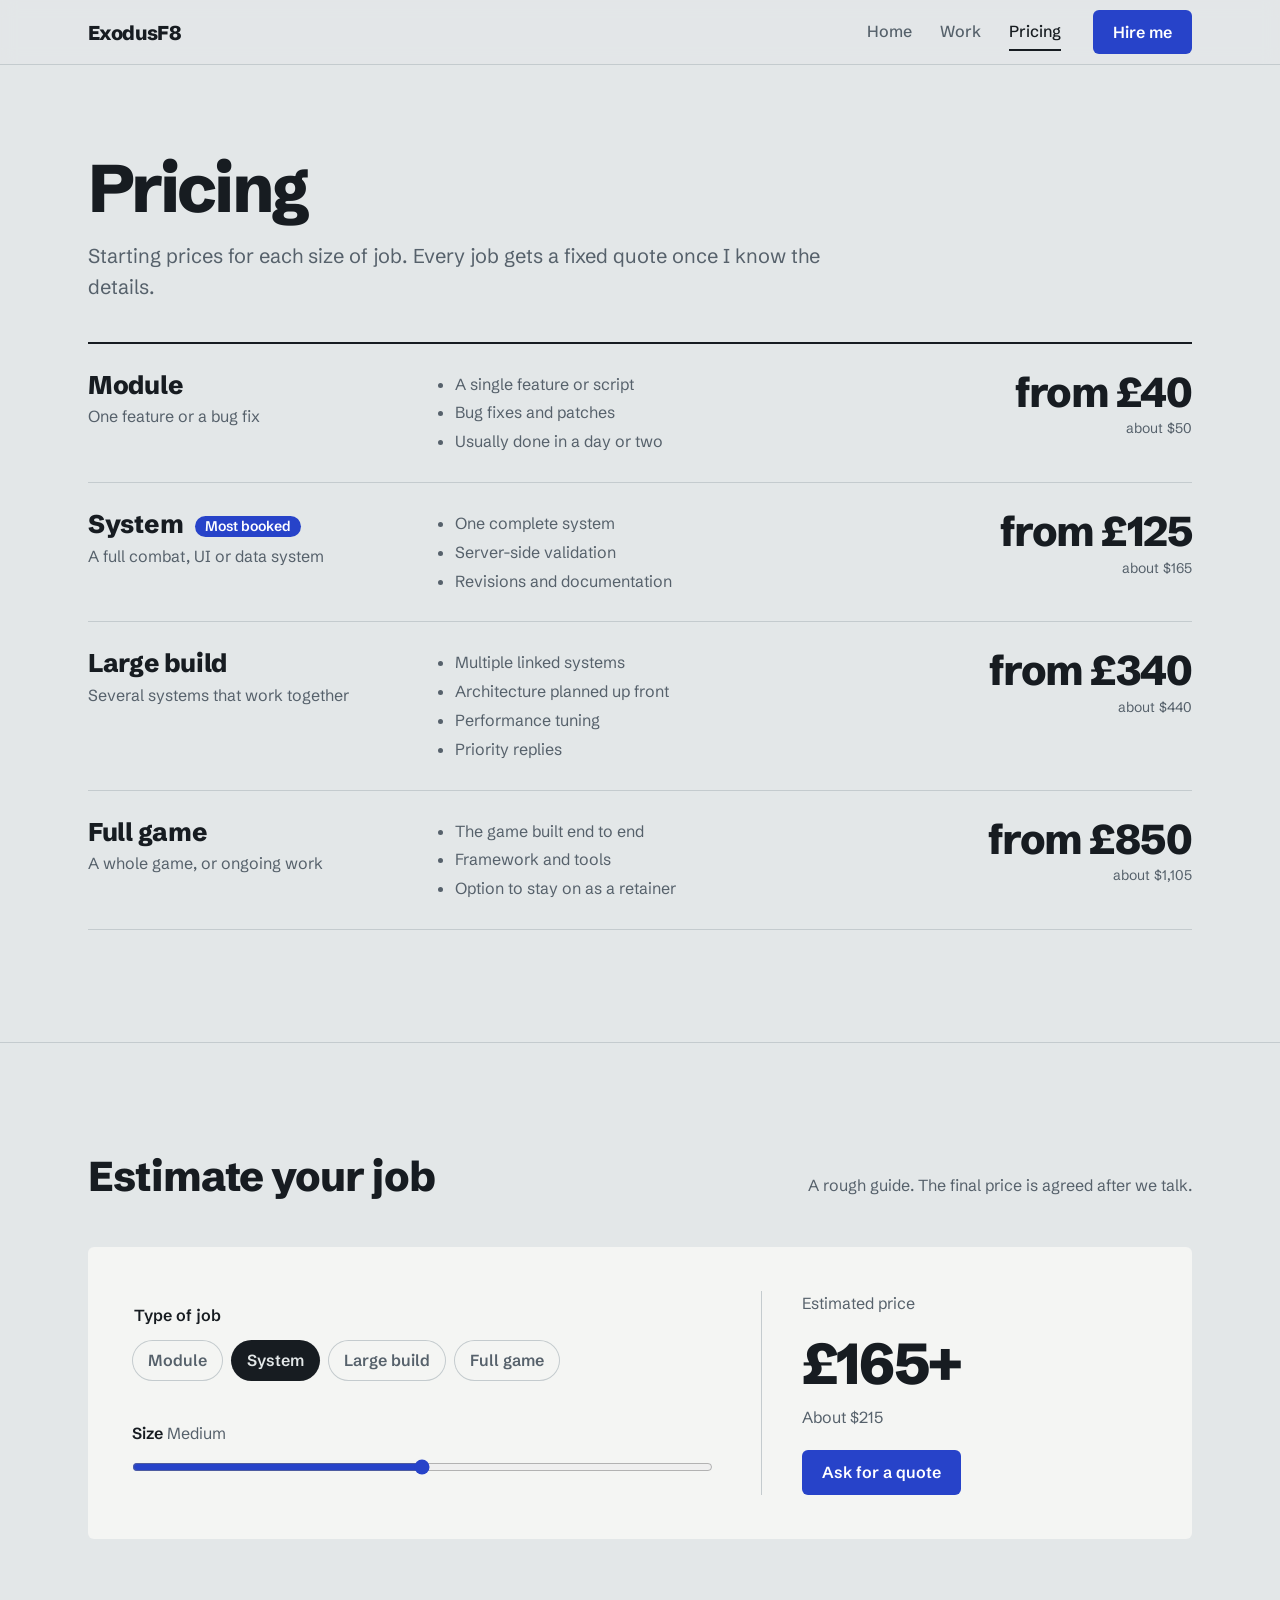
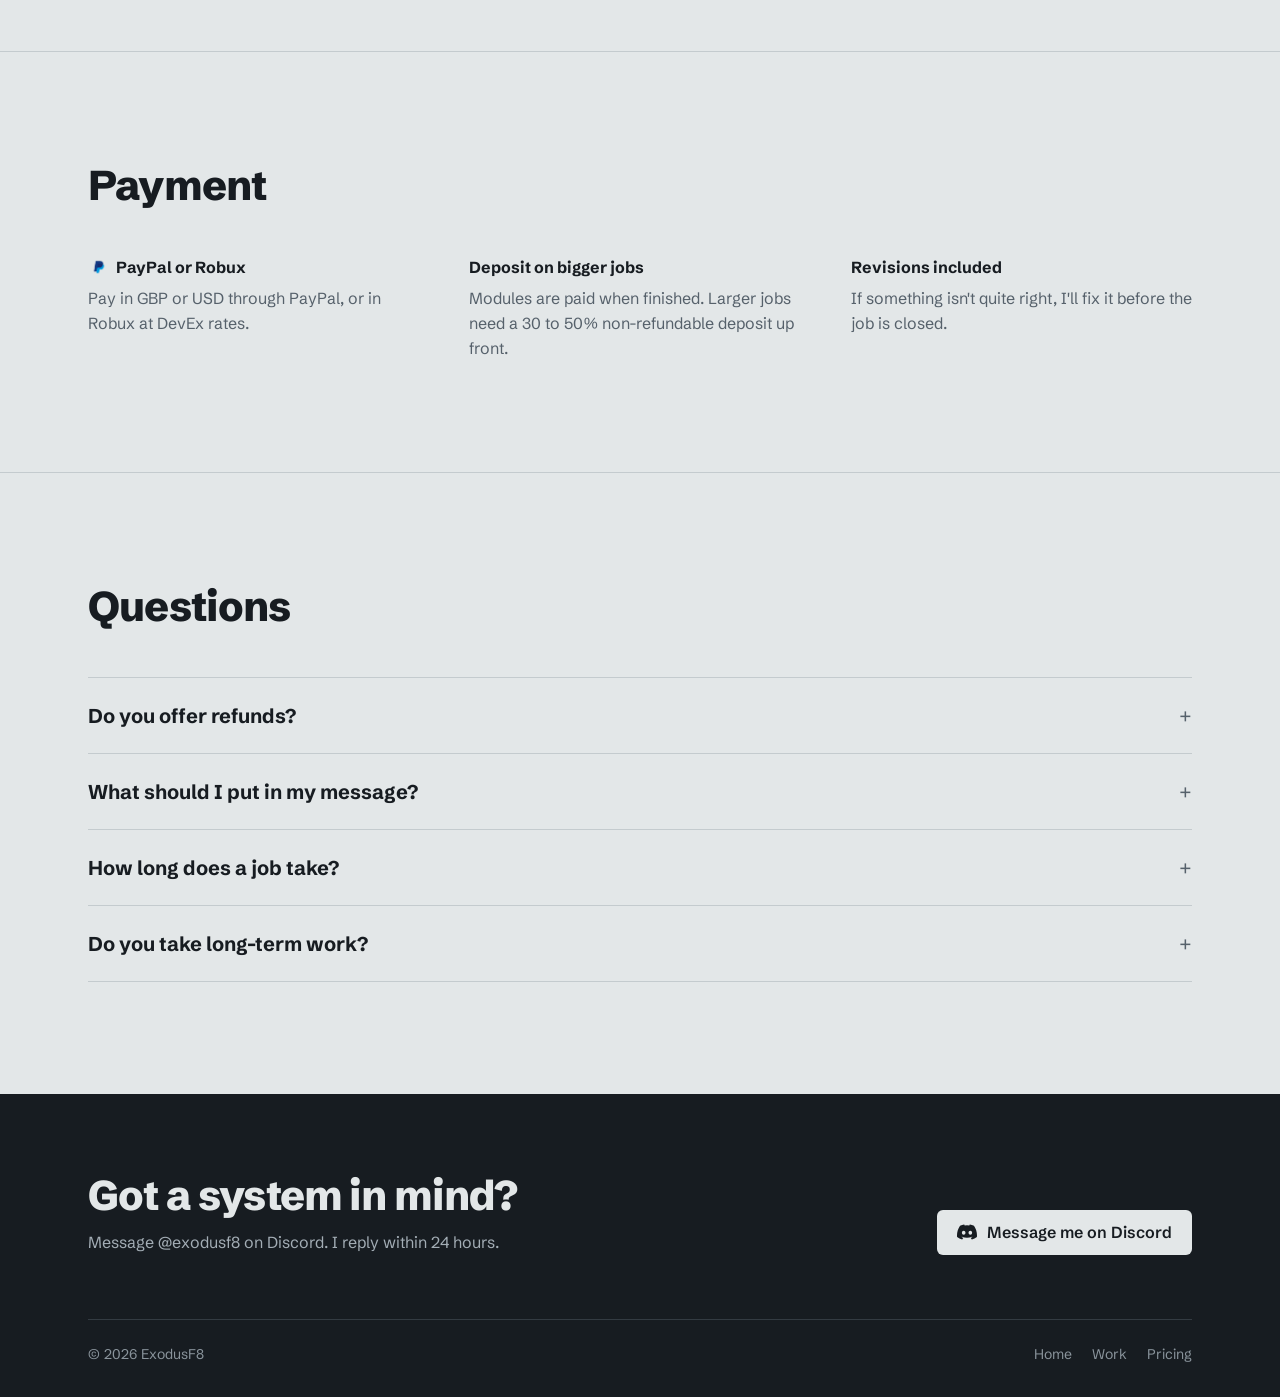
==== pricing.html @ 4e380621 "Rebuild site as a structured multi-page portfolio Split the single index.html into Home, Work and Pr" ====
<!DOCTYPE html>
<html lang="en">
<head>
  <meta charset="UTF-8">
  <meta name="viewport" content="width=device-width, initial-scale=1">
  <title>Pricing · ExodusF8</title>
  <meta name="description" content="Prices for Roblox scripting work by ExodusF8, from £40. PayPal and Robux accepted.">
  <link rel="preconnect" href="https://fonts.googleapis.com">
  <link rel="preconnect" href="https://fonts.gstatic.com" crossorigin>
  <link rel="stylesheet" href="https://fonts.googleapis.com/css2?family=Schibsted+Grotesk:wght@400;500;600;700;800&display=swap">
  <link rel="stylesheet" href="assets/css/base.css">
  <link rel="stylesheet" href="assets/css/layout.css">
  <link rel="stylesheet" href="assets/css/components.css">
  <script type="module" src="assets/js/main.js"></script>
</head>
<body>
  <header class="site-header">
    <div class="container">
      <a class="logo" href="./">ExodusF8</a>
      <button class="menu-toggle" type="button" aria-expanded="false" aria-controls="site-nav">Menu</button>
      <nav class="site-nav" id="site-nav" aria-label="Main">
        <a href="./">Home</a>
        <a href="work.html">Work</a>
        <a href="pricing.html" aria-current="page">Pricing</a>
      </nav>
      <a class="button" href="https://discord.com/users/1031300116944007218" target="_blank" rel="noopener">Hire me</a>
    </div>
  </header>

  <main>
    <section class="page-head">
      <div class="container">
        <h1>Pricing</h1>
        <p>Starting prices for each size of job. Every job gets a fixed quote once I know the details.</p>
      </div>
    </section>

    <section class="section">
      <div class="container">
        <div class="price-list" data-price-list></div>
      </div>
    </section>

    <section class="section">
      <div class="container">
        <div class="section-head">
          <h2>Estimate your job</h2>
          <p>A rough guide. The final price is agreed after we talk.</p>
        </div>
        <form class="estimator" data-estimator>
          <div>
            <fieldset>
              <legend>Type of job</legend>
              <div class="type-options"></div>
            </fieldset>
            <label for="scope">Size <span class="scope-value"></span></label>
            <input type="range" id="scope" name="scope" min="0" step="1">
          </div>
          <div class="estimate" aria-live="polite">
            <p>Estimated price</p>
            <p class="estimate-amount"></p>
            <p>About <span data-estimate-usd></span></p>
            <a class="button" href="https://discord.com/users/1031300116944007218" target="_blank" rel="noopener">Ask for a quote</a>
          </div>
        </form>
      </div>
    </section>

    <section class="section">
      <div class="container">
        <div class="section-head">
          <h2>Payment</h2>
        </div>
        <dl class="terms">
          <div>
            <dt><img class="paypal-mark" src="assets/images/paypal.png" alt="">PayPal or Robux</dt>
            <dd>Pay in GBP or USD through PayPal, or in Robux at DevEx rates.</dd>
          </div>
          <div>
            <dt>Deposit on bigger jobs</dt>
            <dd>Modules are paid when finished. Larger jobs need a 30 to 50% non-refundable deposit up front.</dd>
          </div>
          <div>
            <dt>Revisions included</dt>
            <dd>If something isn't quite right, I'll fix it before the job is closed.</dd>
          </div>
        </dl>
      </div>
    </section>

    <section class="section">
      <div class="container">
        <div class="section-head">
          <h2>Questions</h2>
        </div>
        <div class="faq">
          <details>
            <summary>Do you offer refunds?</summary>
            <p>No. Once a job is delivered it can't be refunded, which is why we agree the scope clearly before I start.</p>
          </details>
          <details>
            <summary>What should I put in my message?</summary>
            <p>What you need built, your budget and your deadline. Messages that only say "are you free?" don't get a reply.</p>
          </details>
          <details>
            <summary>How long does a job take?</summary>
            <p>Modules usually take a day or two and full systems a few days. Larger builds get a timeline before work starts.</p>
          </details>
          <details>
            <summary>Do you take long-term work?</summary>
            <p>Yes. I take on retainers for live games, ideally with 1,000+ concurrent players. Send me your game and what you're planning.</p>
          </details>
        </div>
      </div>
    </section>
  </main>

  <footer class="site-footer">
    <div class="container">
      <div class="footer-cta">
        <div>
          <h2>Got a system in mind?</h2>
          <p>Message @exodusf8 on Discord. I reply within 24 hours.</p>
        </div>
        <a class="button button-light" href="https://discord.com/users/1031300116944007218" target="_blank" rel="noopener">
          <svg viewBox="0 0 24 24" fill="currentColor" aria-hidden="true"><path d="M20.317 4.369a19.791 19.791 0 0 0-4.885-1.515.074.074 0 0 0-.079.037c-.21.375-.444.864-.608 1.249a18.27 18.27 0 0 0-5.487 0 12.64 12.64 0 0 0-.617-1.249.077.077 0 0 0-.079-.037A19.736 19.736 0 0 0 3.677 4.369a.07.07 0 0 0-.032.027C.533 9.046-.32 13.58.099 18.057a.082.082 0 0 0 .031.056 19.9 19.9 0 0 0 5.993 3.03.078.078 0 0 0 .084-.028c.462-.63.874-1.295 1.226-1.994a.076.076 0 0 0-.041-.106 13.107 13.107 0 0 1-1.872-.892.077.077 0 0 1-.008-.128c.126-.094.252-.192.372-.291a.074.074 0 0 1 .077-.01c3.927 1.793 8.18 1.793 12.061 0a.074.074 0 0 1 .078.009c.12.099.246.198.373.292a.077.077 0 0 1-.006.127 12.299 12.299 0 0 1-1.873.891.077.077 0 0 0-.041.107c.36.698.772 1.362 1.225 1.993a.076.076 0 0 0 .084.028 19.839 19.839 0 0 0 6.002-3.03.077.077 0 0 0 .032-.054c.5-5.177-.838-9.674-3.549-13.66a.061.061 0 0 0-.031-.029zM8.02 15.331c-1.182 0-2.157-1.085-2.157-2.419 0-1.333.956-2.419 2.157-2.419 1.21 0 2.176 1.096 2.157 2.42 0 1.333-.956 2.418-2.157 2.418zm7.974 0c-1.183 0-2.157-1.085-2.157-2.419 0-1.333.955-2.419 2.157-2.419 1.21 0 2.176 1.096 2.157 2.42 0 1.333-.946 2.418-2.157 2.418z"/></svg>
          Message me on Discord
        </a>
      </div>
      <div class="footer-meta">
        <p>© <span data-year>2026</span> ExodusF8</p>
        <nav aria-label="Footer">
          <a href="./">Home</a>
          <a href="work.html">Work</a>
          <a href="pricing.html">Pricing</a>
        </nav>
      </div>
    </div>
  </footer>

  <dialog class="video-dialog" aria-labelledby="video-title">
    <div class="video-frame">
      <iframe src="" title="Project video" allow="autoplay; encrypted-media; picture-in-picture; fullscreen" allowfullscreen></iframe>
    </div>
    <div class="video-info">
      <div>
        <h3 id="video-title" data-video-title></h3>
        <p data-video-description></p>
      </div>
      <button class="video-close" type="button">Close</button>
    </div>
  </dialog>
</body>
</html>
---- assets/css/base.css ----
:root {
  --fog: #e3e7e8;
  --paper: #f4f5f3;
  --ink: #171c21;
  --slate: #56616b;
  --line: #c4cbce;
  --cobalt: #2743c9;
  --cobalt-deep: #1c329c;

  --font: "Schibsted Grotesk", system-ui, sans-serif;

  --step--1: 0.875rem;
  --step-0: 1rem;
  --step-1: 1.25rem;
  --step-2: 1.6rem;
  --step-3: clamp(2rem, 4vw, 2.6rem);
  --step-4: clamp(2.6rem, 6vw, 4.6rem);

  --gutter: clamp(16px, 4vw, 48px);
  --max: 1200px;
  --radius: 6px;
  --ease: cubic-bezier(.2, .7, .2, 1);
}

*,
*::before,
*::after {
  box-sizing: border-box;
}

* {
  margin: 0;
}

html {
  -webkit-text-size-adjust: 100%;
  scroll-behavior: smooth;
}

body {
  background: var(--fog);
  color: var(--ink);
  font-family: var(--font);
  font-size: var(--step-0);
  line-height: 1.55;
  -webkit-font-smoothing: antialiased;
}

img,
svg,
iframe {
  display: block;
  max-width: 100%;
}

a {
  color: inherit;
}

button {
  font: inherit;
  color: inherit;
  background: none;
  border: 0;
  cursor: pointer;
}

h1,
h2,
h3 {
  line-height: 1.05;
  font-weight: 800;
  letter-spacing: -0.02em;
}

h2 {
  font-size: var(--step-3);
}

h3 {
  font-size: var(--step-1);
  letter-spacing: -0.01em;
}

p {
  max-width: 62ch;
}

::selection {
  background: var(--cobalt);
  color: #fff;
}

:focus-visible {
  outline: 2px solid var(--cobalt);
  outline-offset: 3px;
}

.visually-hidden {
  position: absolute;
  width: 1px;
  height: 1px;
  overflow: hidden;
  clip: rect(0 0 0 0);
  white-space: nowrap;
}

@media (prefers-reduced-motion: reduce) {
  html {
    scroll-behavior: auto;
  }

  *,
  *::before,
  *::after {
    transition-duration: 1ms !important;
    animation-duration: 1ms !important;
  }
}
---- assets/css/layout.css ----
.container {
  width: 100%;
  max-width: var(--max);
  margin-inline: auto;
  padding-inline: var(--gutter);
}

.section {
  padding-block: clamp(56px, 9vw, 112px);
}

.section + .section {
  border-top: 1px solid var(--line);
}

.section-head {
  display: flex;
  flex-wrap: wrap;
  align-items: baseline;
  justify-content: space-between;
  gap: 12px 32px;
  margin-bottom: clamp(28px, 4vw, 48px);
}

.section-head p {
  color: var(--slate);
}

/* Header */

.site-header {
  position: sticky;
  top: 0;
  z-index: 50;
  background: color-mix(in srgb, var(--fog) 92%, transparent);
  backdrop-filter: blur(8px);
  border-bottom: 1px solid var(--line);
}

.site-header .container {
  display: flex;
  align-items: center;
  gap: 32px;
  height: 64px;
}

.logo {
  font-weight: 800;
  font-size: var(--step-1);
  letter-spacing: -0.03em;
  text-decoration: none;
}

.site-nav {
  display: flex;
  gap: 28px;
  margin-left: auto;
}

.site-nav a {
  text-decoration: none;
  color: var(--slate);
  font-weight: 500;
  padding-block: 6px;
  border-bottom: 2px solid transparent;
}

.site-nav a:hover {
  color: var(--ink);
}

.site-nav a[aria-current="page"] {
  color: var(--ink);
  border-bottom-color: var(--ink);
}

.menu-toggle {
  display: none;
  margin-left: auto;
  padding: 8px 0;
  font-weight: 600;
}

@media (max-width: 720px) {
  .menu-toggle {
    display: block;
  }

  .site-header .button {
    display: none;
  }

  .site-nav {
    display: none;
    position: absolute;
    top: 64px;
    left: 0;
    right: 0;
    flex-direction: column;
    gap: 0;
    padding: 8px var(--gutter) 20px;
    background: var(--fog);
    border-bottom: 1px solid var(--line);
  }

  .site-nav.is-open {
    display: flex;
  }

  .site-nav a {
    padding-block: 14px;
    font-size: var(--step-1);
    border-bottom: 1px solid var(--line);
  }

  .site-nav a[aria-current="page"] {
    border-bottom-color: var(--line);
  }
}

/* Hero */

.hero {
  padding-block: clamp(48px, 8vw, 96px) clamp(56px, 9vw, 112px);
}

.hero .container {
  display: grid;
  gap: clamp(32px, 5vw, 64px);
  align-items: center;
}

@media (min-width: 960px) {
  .hero .container {
    grid-template-columns: 1fr 1fr;
  }
}

.hero h1 {
  font-size: var(--step-4);
  letter-spacing: -0.045em;
  line-height: 0.92;
  margin-bottom: 24px;
}

.hero-lede {
  font-size: var(--step-1);
  color: var(--slate);
  margin-bottom: 32px;
  max-width: 36ch;
}

.hero-facts {
  display: flex;
  flex-wrap: wrap;
  gap: 8px 28px;
  margin-top: 40px;
  padding: 0;
  list-style: none;
  color: var(--slate);
  font-size: var(--step--1);
}

.hero-facts strong {
  color: var(--ink);
  font-size: var(--step-0);
}

/* Page head (inner pages) */

.page-head {
  padding-block: clamp(48px, 7vw, 88px) clamp(24px, 4vw, 40px);
}

.page-head h1 {
  font-size: clamp(2.6rem, 6vw, 4.2rem);
  letter-spacing: -0.04em;
  margin-bottom: 16px;
}

.page-head p {
  font-size: var(--step-1);
  color: var(--slate);
}

/* Footer */

.site-footer {
  background: var(--ink);
  color: var(--fog);
  padding-block: clamp(48px, 7vw, 80px) 32px;
}

.footer-cta {
  display: flex;
  flex-wrap: wrap;
  align-items: end;
  justify-content: space-between;
  gap: 24px;
  padding-bottom: clamp(40px, 6vw, 64px);
  border-bottom: 1px solid #333b42;
}

.footer-cta h2 {
  max-width: 16ch;
}

.footer-cta p {
  color: #a3adb5;
  margin-top: 12px;
}

.footer-meta {
  display: flex;
  flex-wrap: wrap;
  justify-content: space-between;
  gap: 12px 24px;
  padding-top: 24px;
  color: #8a949c;
  font-size: var(--step--1);
}

.footer-meta nav {
  display: flex;
  gap: 20px;
}

.footer-meta a {
  text-decoration: none;
}

.footer-meta a:hover {
  color: var(--fog);
}

.page-head + .section {
  padding-top: 0;
}
---- assets/css/components.css ----
/* Buttons */

.button {
  display: inline-flex;
  align-items: center;
  justify-content: center;
  gap: 10px;
  min-height: 44px;
  padding: 10px 20px;
  border-radius: var(--radius);
  background: var(--cobalt);
  color: #fff;
  font-weight: 600;
  text-decoration: none;
  transition: background-color .2s var(--ease);
}

.button:hover {
  background: var(--cobalt-deep);
}

.button svg {
  width: 20px;
  height: 20px;
}

.button-quiet {
  background: transparent;
  color: var(--ink);
  box-shadow: inset 0 0 0 1.5px var(--ink);
}

.button-quiet:hover {
  background: var(--ink);
  color: var(--fog);
}

.button-light {
  background: var(--fog);
  color: var(--ink);
}

.button-light:hover {
  background: #fff;
}

.button-row {
  display: flex;
  flex-wrap: wrap;
  gap: 12px;
}

.text-link {
  font-weight: 600;
  text-underline-offset: 4px;
}

/* Project tiles */

.project-grid {
  display: grid;
  gap: clamp(28px, 3vw, 40px) clamp(16px, 2vw, 24px);
  grid-template-columns: repeat(auto-fill, minmax(min(100%, 320px), 1fr));
}

.project {
  display: flex;
  flex-direction: column;
  gap: 14px;
  width: 100%;
  padding: 0;
  text-align: left;
}

.project-thumb {
  position: relative;
  aspect-ratio: 16 / 9;
  overflow: hidden;
  border-radius: var(--radius);
  background: var(--ink);
}

.project-thumb img {
  width: 100%;
  height: 100%;
  object-fit: cover;
  transition: transform .5s var(--ease);
}

.project-thumb::after {
  content: "";
  position: absolute;
  left: 14px;
  bottom: 14px;
  width: 44px;
  height: 44px;
  border-radius: 50%;
  background: var(--paper) url("data:image/svg+xml,%3Csvg xmlns='http://www.w3.org/2000/svg' viewBox='0 0 24 24'%3E%3Cpath d='M8 5.5v13l10.5-6.5z' fill='%23171c21'/%3E%3C/svg%3E") center / 22px no-repeat;
}

.project:hover .project-thumb img {
  transform: scale(1.03);
}

.project:hover h3 {
  color: var(--cobalt);
}

.project h3 {
  transition: color .2s var(--ease);
}

.project-type {
  color: var(--slate);
  font-size: var(--step--1);
  margin-bottom: 4px;
}

.project-desc {
  color: var(--slate);
  margin-top: 6px;
}

.project-grid--lead .project:first-child {
  grid-column: 1 / -1;
}

@media (min-width: 900px) {
  .project-grid--lead .project:first-child {
    display: grid;
    grid-template-columns: 2fr 1fr;
    align-items: end;
    gap: 32px;
  }

  .project-grid--lead .project:first-child h3 {
    font-size: var(--step-2);
  }
}

.filter-bar {
  display: flex;
  flex-wrap: wrap;
  gap: 8px;
  margin-bottom: clamp(28px, 4vw, 40px);
}

.filter-bar button {
  padding: 8px 16px;
  border-radius: 999px;
  box-shadow: inset 0 0 0 1px var(--line);
  color: var(--slate);
  font-weight: 500;
}

.filter-bar button:hover {
  color: var(--ink);
  box-shadow: inset 0 0 0 1px var(--ink);
}

.filter-bar button[aria-pressed="true"] {
  background: var(--ink);
  color: var(--fog);
  box-shadow: none;
}

.empty-note {
  color: var(--slate);
}

/* Video dialog */

.video-dialog {
  width: min(1040px, calc(100% - 2 * var(--gutter)));
  max-width: none;
  padding: 0;
  border: 0;
  border-radius: var(--radius);
  background: var(--paper);
  color: var(--ink);
  overflow: hidden;
}

.video-dialog::backdrop {
  background: rgb(23 28 33 / .85);
}

.video-dialog[open] {
  animation: dialog-in .25s var(--ease);
}

@keyframes dialog-in {
  from {
    opacity: 0;
    transform: translateY(12px);
  }
}

.video-frame {
  aspect-ratio: 16 / 9;
  background: #000;
}

.video-frame iframe {
  width: 100%;
  height: 100%;
  border: 0;
}

.video-info {
  display: flex;
  align-items: start;
  justify-content: space-between;
  gap: 24px;
  padding: 20px clamp(20px, 3vw, 28px) 24px;
}

.video-info p {
  color: var(--slate);
  margin-top: 6px;
}

.video-close {
  flex-shrink: 0;
  padding: 8px 14px;
  border-radius: var(--radius);
  box-shadow: inset 0 0 0 1px var(--line);
  font-weight: 600;
}

.video-close:hover {
  box-shadow: inset 0 0 0 1px var(--ink);
}

/* Services */

.service-list {
  list-style: none;
  padding: 0;
  border-top: 1px solid var(--line);
}

.service-list li {
  display: grid;
  gap: 8px 32px;
  padding-block: 24px;
  border-bottom: 1px solid var(--line);
}

@media (min-width: 760px) {
  .service-list li {
    grid-template-columns: 1fr 2fr;
  }
}

.service-list p {
  color: var(--slate);
}

/* Hiring steps */

.steps {
  display: grid;
  gap: 32px;
  padding: 0;
  list-style: none;
  counter-reset: step;
}

@media (min-width: 760px) {
  .steps {
    grid-template-columns: repeat(3, 1fr);
  }
}

.steps li {
  counter-increment: step;
}

.steps li::before {
  content: counter(step);
  display: grid;
  place-items: center;
  width: 36px;
  height: 36px;
  margin-bottom: 16px;
  border-radius: 50%;
  background: var(--ink);
  color: var(--fog);
  font-weight: 700;
}

.steps p {
  color: var(--slate);
  margin-top: 8px;
}

/* Price list */

.price-list {
  border-top: 2px solid var(--ink);
}

.price-row {
  display: grid;
  gap: 12px 32px;
  padding-block: 28px;
  border-bottom: 1px solid var(--line);
}

@media (min-width: 820px) {
  .price-row {
    grid-template-columns: 1.1fr 1.6fr 0.9fr;
    align-items: start;
  }
}

.price-row h3 {
  font-size: var(--step-2);
}

.price-row .price-for {
  color: var(--slate);
  margin-top: 6px;
}

.price-row ul {
  margin: 0;
  padding-left: 1.1em;
  color: var(--slate);
}

.price-row li + li {
  margin-top: 4px;
}

.price-amount {
  font-size: var(--step-3);
  font-weight: 800;
  letter-spacing: -0.03em;
  line-height: 1;
}

.price-amount small {
  display: block;
  margin-top: 8px;
  font-size: var(--step--1);
  font-weight: 400;
  letter-spacing: 0;
  color: var(--slate);
}

@media (min-width: 820px) {
  .price-amount {
    text-align: right;
  }
}

.price-row--popular h3::after {
  content: "Most booked";
  display: inline-block;
  margin-left: 12px;
  padding: 3px 10px;
  border-radius: 999px;
  background: var(--cobalt);
  color: #fff;
  font-size: var(--step--1);
  font-weight: 600;
  letter-spacing: 0;
  vertical-align: middle;
}

/* Estimator */

.estimator {
  display: grid;
  gap: clamp(28px, 4vw, 48px);
  padding: clamp(24px, 4vw, 44px);
  background: var(--paper);
  border-radius: var(--radius);
}

@media (min-width: 900px) {
  .estimator {
    grid-template-columns: 3fr 2fr;
    align-items: center;
  }
}

.estimator fieldset {
  border: 0;
  padding: 0;
  margin: 0 0 28px;
}

.estimator legend,
.estimator label {
  display: block;
  font-weight: 600;
  margin-bottom: 12px;
}

.type-options {
  display: flex;
  flex-wrap: wrap;
  gap: 8px;
}

.type-options input {
  position: absolute;
  opacity: 0;
}

.type-options span {
  display: block;
  padding: 8px 16px;
  border-radius: 999px;
  box-shadow: inset 0 0 0 1px var(--line);
  color: var(--slate);
  cursor: pointer;
}

.type-options input:checked + span {
  background: var(--ink);
  color: var(--fog);
  box-shadow: none;
}

.type-options input:focus-visible + span {
  outline: 2px solid var(--cobalt);
  outline-offset: 3px;
}

.scope-value {
  font-weight: 400;
  color: var(--slate);
}

input[type="range"] {
  width: 100%;
  accent-color: var(--cobalt);
}

.estimate {
  padding-top: 24px;
  border-top: 1px solid var(--line);
}

@media (min-width: 900px) {
  .estimate {
    padding: 0 0 0 40px;
    border-top: 0;
    border-left: 1px solid var(--line);
  }
}

.estimate .estimate-amount {
  color: var(--ink);
  font-size: clamp(2.6rem, 6vw, 3.6rem);
  font-weight: 800;
  letter-spacing: -0.04em;
  line-height: 1;
  margin-block: 8px 12px;
}

.estimate p {
  color: var(--slate);
  margin-bottom: 20px;
}

/* Terms */

.terms {
  display: grid;
  gap: 24px 40px;
  margin: 0;
}

@media (min-width: 760px) {
  .terms {
    grid-template-columns: repeat(3, 1fr);
  }
}

.terms dt {
  font-weight: 700;
}

.terms dd {
  margin: 6px 0 0;
  color: var(--slate);
}

.paypal-mark {
  display: inline-block;
  width: 22px;
  height: 22px;
  margin-right: 6px;
  vertical-align: -5px;
}

/* FAQ */

.faq {
  border-top: 1px solid var(--line);
}

.faq details {
  border-bottom: 1px solid var(--line);
}

.faq summary {
  display: flex;
  justify-content: space-between;
  gap: 24px;
  padding-block: 22px;
  font-size: var(--step-1);
  font-weight: 700;
  cursor: pointer;
  list-style: none;
}

.faq summary::-webkit-details-marker {
  display: none;
}

.faq summary::after {
  content: "+";
  font-weight: 400;
  color: var(--slate);
  transition: transform .2s var(--ease);
}

.faq details[open] summary::after {
  transform: rotate(45deg);
}

.faq details p {
  color: var(--slate);
  padding-bottom: 24px;
}
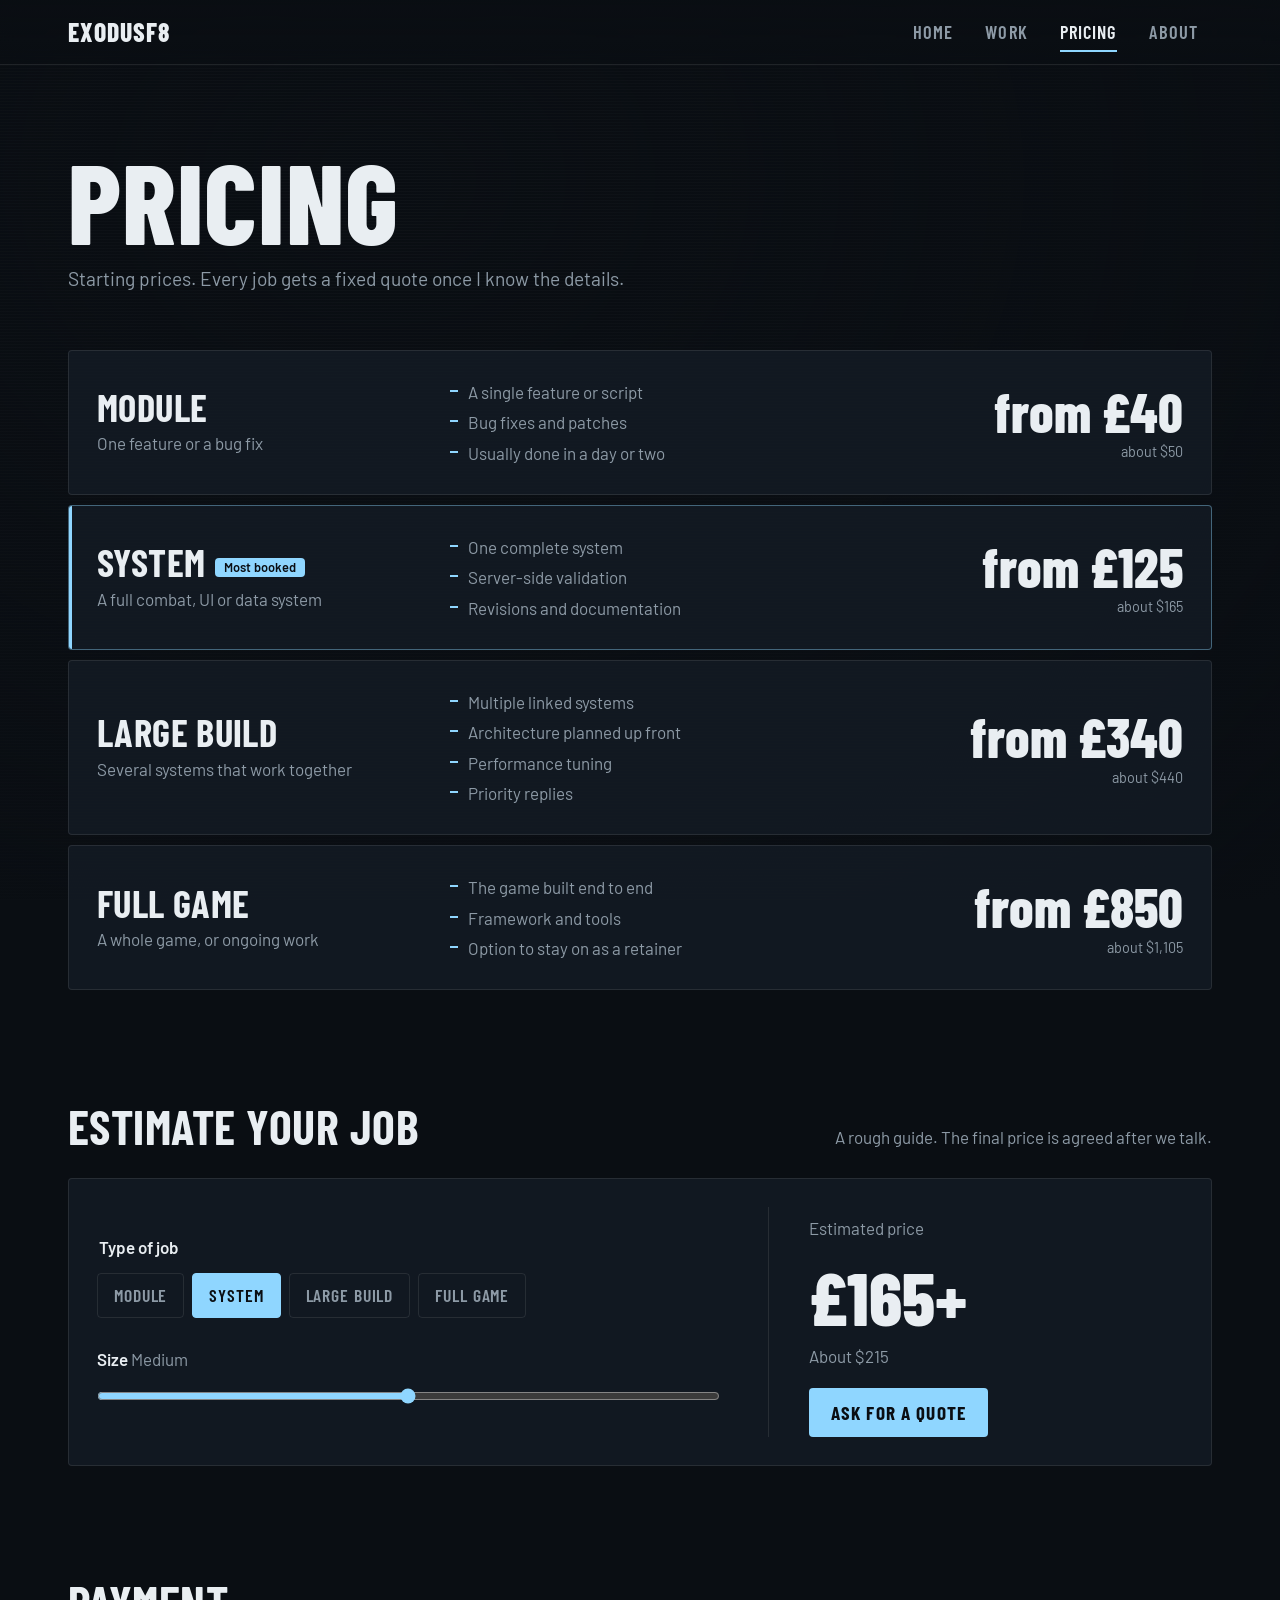
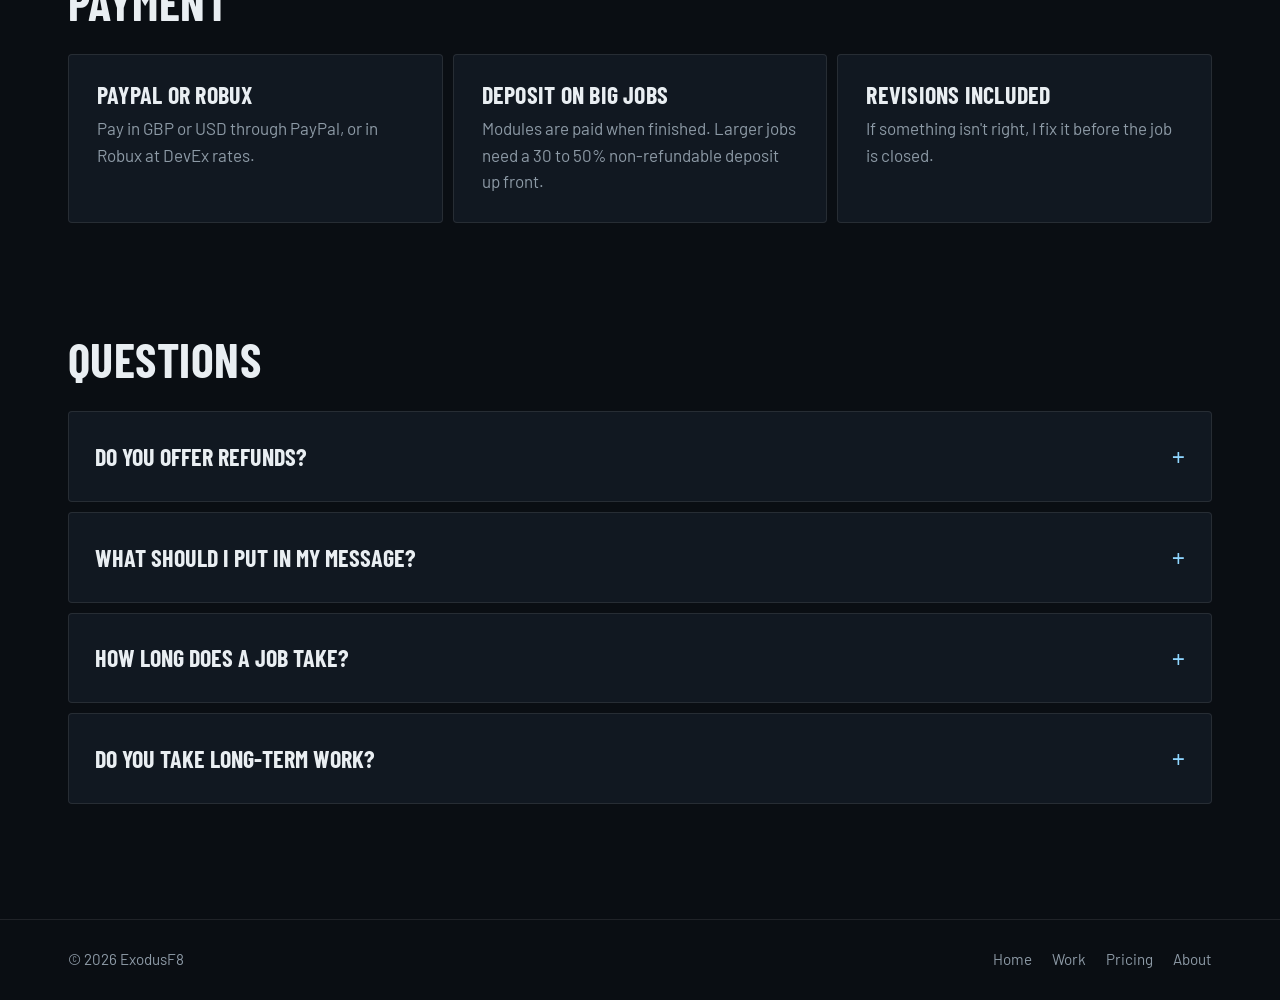
==== commit bc4fce3a: "Redesign as a dark game-menu style site Replace the light layout with a dark theme built around a ma" ====
--- a/pricing.html
+++ b/pricing.html
@@ -4,50 +4,48 @@
   <meta charset="UTF-8">
   <meta name="viewport" content="width=device-width, initial-scale=1">
   <title>Pricing · ExodusF8</title>
-  <meta name="description" content="Prices for Roblox scripting work by ExodusF8, from £40. PayPal and Robux accepted.">
+  <meta name="description" content="Prices for Roblox scripting by ExodusF8, from £40. PayPal and Robux accepted.">
   <link rel="preconnect" href="https://fonts.googleapis.com">
   <link rel="preconnect" href="https://fonts.gstatic.com" crossorigin>
-  <link rel="stylesheet" href="https://fonts.googleapis.com/css2?family=Schibsted+Grotesk:wght@400;500;600;700;800&display=swap">
+  <link rel="stylesheet" href="https://fonts.googleapis.com/css2?family=Barlow+Condensed:wght@500;600;700;800&family=Barlow:wght@400;500;600&display=swap">
   <link rel="stylesheet" href="assets/css/base.css">
   <link rel="stylesheet" href="assets/css/layout.css">
   <link rel="stylesheet" href="assets/css/components.css">
   <script type="module" src="assets/js/main.js"></script>
 </head>
 <body>
-  <header class="site-header">
+  <div class="backdrop" aria-hidden="true"><div class="backdrop-image"></div></div>
+
+  <header class="topbar">
     <div class="container">
-      <a class="logo" href="./">ExodusF8</a>
-      <button class="menu-toggle" type="button" aria-expanded="false" aria-controls="site-nav">Menu</button>
-      <nav class="site-nav" id="site-nav" aria-label="Main">
+      <a class="wordmark" href="./">ExodusF8</a>
+      <button class="menu-toggle" type="button" aria-expanded="false" aria-controls="topnav">Menu</button>
+      <nav class="topnav" id="topnav" aria-label="Main">
         <a href="./">Home</a>
         <a href="work.html">Work</a>
         <a href="pricing.html" aria-current="page">Pricing</a>
+        <a href="about.html">About</a>
       </nav>
-      <a class="button" href="https://discord.com/users/1031300116944007218" target="_blank" rel="noopener">Hire me</a>
     </div>
   </header>
 
   <main>
-    <section class="page-head">
-      <div class="container">
+    <div class="container page">
+      <div class="page-title">
         <h1>Pricing</h1>
-        <p>Starting prices for each size of job. Every job gets a fixed quote once I know the details.</p>
+        <p>Starting prices. Every job gets a fixed quote once I know the details.</p>
       </div>
-    </section>
 
-    <section class="section">
-      <div class="container">
-        <div class="price-list" data-price-list></div>
-      </div>
-    </section>
+      <section class="block">
+        <div class="panel-list" data-price-list></div>
+      </section>
 
-    <section class="section">
-      <div class="container">
-        <div class="section-head">
+      <section class="block">
+        <div class="block-head">
           <h2>Estimate your job</h2>
           <p>A rough guide. The final price is agreed after we talk.</p>
         </div>
-        <form class="estimator" data-estimator>
+        <form class="panel estimator" data-estimator>
           <div>
             <fieldset>
               <legend>Type of job</legend>
@@ -63,92 +61,59 @@
             <a class="button" href="https://discord.com/users/1031300116944007218" target="_blank" rel="noopener">Ask for a quote</a>
           </div>
         </form>
-      </div>
-    </section>
+      </section>
 
-    <section class="section">
-      <div class="container">
-        <div class="section-head">
+      <section class="block">
+        <div class="block-head">
           <h2>Payment</h2>
         </div>
-        <dl class="terms">
-          <div>
-            <dt><img class="paypal-mark" src="assets/images/paypal.png" alt="">PayPal or Robux</dt>
-            <dd>Pay in GBP or USD through PayPal, or in Robux at DevEx rates.</dd>
+        <div class="panel-list terms">
+          <div class="panel">
+            <h3>PayPal or Robux</h3>
+            <p>Pay in GBP or USD through PayPal, or in Robux at DevEx rates.</p>
           </div>
-          <div>
-            <dt>Deposit on bigger jobs</dt>
-            <dd>Modules are paid when finished. Larger jobs need a 30 to 50% non-refundable deposit up front.</dd>
+          <div class="panel">
+            <h3>Deposit on big jobs</h3>
+            <p>Modules are paid when finished. Larger jobs need a 30 to 50% non-refundable deposit up front.</p>
           </div>
-          <div>
-            <dt>Revisions included</dt>
-            <dd>If something isn't quite right, I'll fix it before the job is closed.</dd>
+          <div class="panel">
+            <h3>Revisions included</h3>
+            <p>If something isn't right, I fix it before the job is closed.</p>
           </div>
-        </dl>
-      </div>
-    </section>
+        </div>
+      </section>
 
-    <section class="section">
-      <div class="container">
-        <div class="section-head">
+      <section class="block">
+        <div class="block-head">
           <h2>Questions</h2>
         </div>
-        <div class="faq">
-          <details>
+        <div class="panel-list faq">
+          <details class="panel">
             <summary>Do you offer refunds?</summary>
             <p>No. Once a job is delivered it can't be refunded, which is why we agree the scope clearly before I start.</p>
           </details>
-          <details>
+          <details class="panel">
             <summary>What should I put in my message?</summary>
             <p>What you need built, your budget and your deadline. Messages that only say "are you free?" don't get a reply.</p>
           </details>
-          <details>
+          <details class="panel">
             <summary>How long does a job take?</summary>
             <p>Modules usually take a day or two and full systems a few days. Larger builds get a timeline before work starts.</p>
           </details>
-          <details>
+          <details class="panel">
             <summary>Do you take long-term work?</summary>
             <p>Yes. I take on retainers for live games, ideally with 1,000+ concurrent players. Send me your game and what you're planning.</p>
           </details>
         </div>
-      </div>
-    </section>
+      </section>
+    </div>
   </main>
 
-  <footer class="site-footer">
+  <footer class="footer">
     <div class="container">
-      <div class="footer-cta">
-        <div>
-          <h2>Got a system in mind?</h2>
-          <p>Message @exodusf8 on Discord. I reply within 24 hours.</p>
-        </div>
-        <a class="button button-light" href="https://discord.com/users/1031300116944007218" target="_blank" rel="noopener">
-          <svg viewBox="0 0 24 24" fill="currentColor" aria-hidden="true"><path d="M20.317 4.369a19.791 19.791 0 0 0-4.885-1.515.074.074 0 0 0-.079.037c-.21.375-.444.864-.608 1.249a18.27 18.27 0 0 0-5.487 0 12.64 12.64 0 0 0-.617-1.249.077.077 0 0 0-.079-.037A19.736 19.736 0 0 0 3.677 4.369a.07.07 0 0 0-.032.027C.533 9.046-.32 13.58.099 18.057a.082.082 0 0 0 .031.056 19.9 19.9 0 0 0 5.993 3.03.078.078 0 0 0 .084-.028c.462-.63.874-1.295 1.226-1.994a.076.076 0 0 0-.041-.106 13.107 13.107 0 0 1-1.872-.892.077.077 0 0 1-.008-.128c.126-.094.252-.192.372-.291a.074.074 0 0 1 .077-.01c3.927 1.793 8.18 1.793 12.061 0a.074.074 0 0 1 .078.009c.12.099.246.198.373.292a.077.077 0 0 1-.006.127 12.299 12.299 0 0 1-1.873.891.077.077 0 0 0-.041.107c.36.698.772 1.362 1.225 1.993a.076.076 0 0 0 .084.028 19.839 19.839 0 0 0 6.002-3.03.077.077 0 0 0 .032-.054c.5-5.177-.838-9.674-3.549-13.66a.061.061 0 0 0-.031-.029zM8.02 15.331c-1.182 0-2.157-1.085-2.157-2.419 0-1.333.956-2.419 2.157-2.419 1.21 0 2.176 1.096 2.157 2.42 0 1.333-.956 2.418-2.157 2.418zm7.974 0c-1.183 0-2.157-1.085-2.157-2.419 0-1.333.955-2.419 2.157-2.419 1.21 0 2.176 1.096 2.157 2.42 0 1.333-.946 2.418-2.157 2.418z"/></svg>
-          Message me on Discord
-        </a>
-      </div>
-      <div class="footer-meta">
-        <p>© <span data-year>2026</span> ExodusF8</p>
-        <nav aria-label="Footer">
-          <a href="./">Home</a>
-          <a href="work.html">Work</a>
-          <a href="pricing.html">Pricing</a>
-        </nav>
-      </div>
+      <p>© <span data-year>2026</span> ExodusF8</p>
+      <nav aria-label="Footer"><a href="./">Home</a> <a href="work.html">Work</a> <a href="pricing.html">Pricing</a> <a href="about.html">About</a></nav>
     </div>
   </footer>
-
-  <dialog class="video-dialog" aria-labelledby="video-title">
-    <div class="video-frame">
-      <iframe src="" title="Project video" allow="autoplay; encrypted-media; picture-in-picture; fullscreen" allowfullscreen></iframe>
-    </div>
-    <div class="video-info">
-      <div>
-        <h3 id="video-title" data-video-title></h3>
-        <p data-video-description></p>
-      </div>
-      <button class="video-close" type="button">Close</button>
-    </div>
-  </dialog>
 </body>
 </html>
--- a/assets/css/base.css
+++ b/assets/css/base.css
@@ -1,25 +1,22 @@
 :root {
-  --fog: #e3e7e8;
-  --paper: #f4f5f3;
-  --ink: #171c21;
-  --slate: #56616b;
-  --line: #c4cbce;
-  --cobalt: #2743c9;
-  --cobalt-deep: #1c329c;
+  --void: #0a0e13;
+  --steel: #121922;
+  --panel: rgb(22 30 40 / .72);
+  --panel-solid: #161e28;
+  --edge: rgb(255 255 255 / .09);
+  --edge-strong: rgb(255 255 255 / .22);
+  --text: #e9eef2;
+  --muted: #8d9aa6;
+  --ice: #8fd6ff;
+  --ice-glow: rgb(143 214 255 / .35);
 
-  --font: "Schibsted Grotesk", system-ui, sans-serif;
-
-  --step--1: 0.875rem;
-  --step-0: 1rem;
-  --step-1: 1.25rem;
-  --step-2: 1.6rem;
-  --step-3: clamp(2rem, 4vw, 2.6rem);
-  --step-4: clamp(2.6rem, 6vw, 4.6rem);
+  --display: "Barlow Condensed", "Arial Narrow", sans-serif;
+  --body: "Barlow", system-ui, sans-serif;
 
   --gutter: clamp(16px, 4vw, 48px);
-  --max: 1200px;
-  --radius: 6px;
-  --ease: cubic-bezier(.2, .7, .2, 1);
+  --max: 1240px;
+  --radius: 4px;
+  --ease: cubic-bezier(.16, 1, .3, 1);
 }
 
 *,
@@ -35,13 +32,15 @@
 html {
   -webkit-text-size-adjust: 100%;
   scroll-behavior: smooth;
+  color-scheme: dark;
 }
 
 body {
-  background: var(--fog);
-  color: var(--ink);
-  font-family: var(--font);
-  font-size: var(--step-0);
+  min-height: 100vh;
+  background: var(--void);
+  color: var(--text);
+  font-family: var(--body);
+  font-size: 1.0625rem;
   line-height: 1.55;
   -webkit-font-smoothing: antialiased;
 }
@@ -55,6 +54,7 @@
 
 a {
   color: inherit;
+  text-decoration: none;
 }
 
 button {
@@ -68,18 +68,19 @@
 h1,
 h2,
 h3 {
-  line-height: 1.05;
-  font-weight: 800;
-  letter-spacing: -0.02em;
+  font-family: var(--display);
+  font-weight: 700;
+  line-height: 1;
+  text-transform: uppercase;
+  letter-spacing: .01em;
 }
 
 h2 {
-  font-size: var(--step-3);
+  font-size: clamp(2rem, 4.5vw, 3rem);
 }
 
 h3 {
-  font-size: var(--step-1);
-  letter-spacing: -0.01em;
+  font-size: 1.5rem;
 }
 
 p {
@@ -87,22 +88,13 @@
 }
 
 ::selection {
-  background: var(--cobalt);
-  color: #fff;
+  background: var(--ice);
+  color: var(--void);
 }
 
 :focus-visible {
-  outline: 2px solid var(--cobalt);
+  outline: 2px solid var(--ice);
   outline-offset: 3px;
-}
-
-.visually-hidden {
-  position: absolute;
-  width: 1px;
-  height: 1px;
-  overflow: hidden;
-  clip: rect(0 0 0 0);
-  white-space: nowrap;
 }
 
 @media (prefers-reduced-motion: reduce) {
@@ -115,5 +107,6 @@
   *::after {
     transition-duration: 1ms !important;
     animation-duration: 1ms !important;
+    animation-iteration-count: 1 !important;
   }
 }
--- a/assets/css/layout.css
+++ b/assets/css/layout.css
@@ -1,3 +1,47 @@
+/* Backdrop shared by every page */
+
+.backdrop {
+  position: fixed;
+  inset: 0;
+  z-index: -1;
+  overflow: hidden;
+  background: var(--void);
+}
+
+.backdrop-image {
+  position: absolute;
+  inset: -6%;
+  background: var(--backdrop-url, none) center / cover no-repeat;
+  filter: blur(14px) saturate(.7) brightness(.5);
+  opacity: 0;
+  animation: backdrop-in 1.6s var(--ease) .1s forwards, drift 40s ease-in-out infinite alternate;
+}
+
+.backdrop::after {
+  content: "";
+  position: absolute;
+  inset: 0;
+  background:
+    radial-gradient(ellipse at 30% 20%, transparent 0%, rgb(10 14 19 / .55) 55%, var(--void) 100%),
+    repeating-linear-gradient(0deg, rgb(255 255 255 / .018) 0 1px, transparent 1px 3px);
+}
+
+@keyframes backdrop-in {
+  to {
+    opacity: 1;
+  }
+}
+
+@keyframes drift {
+  from {
+    transform: scale(1) translate(0, 0);
+  }
+
+  to {
+    transform: scale(1.08) translate(-2%, 1%);
+  }
+}
+
 .container {
   width: 100%;
   max-width: var(--max);
@@ -5,80 +49,81 @@
   padding-inline: var(--gutter);
 }
 
-.section {
-  padding-block: clamp(56px, 9vw, 112px);
-}
-
-.section + .section {
-  border-top: 1px solid var(--line);
-}
-
-.section-head {
-  display: flex;
-  flex-wrap: wrap;
-  align-items: baseline;
-  justify-content: space-between;
-  gap: 12px 32px;
-  margin-bottom: clamp(28px, 4vw, 48px);
-}
-
-.section-head p {
-  color: var(--slate);
-}
-
-/* Header */
-
-.site-header {
+/* Top bar */
+
+.topbar {
   position: sticky;
   top: 0;
-  z-index: 50;
-  background: color-mix(in srgb, var(--fog) 92%, transparent);
-  backdrop-filter: blur(8px);
-  border-bottom: 1px solid var(--line);
-}
-
-.site-header .container {
+  z-index: 40;
+  background: linear-gradient(rgb(10 14 19 / .92), rgb(10 14 19 / .7));
+  backdrop-filter: blur(10px);
+  border-bottom: 1px solid var(--edge);
+}
+
+.topbar .container {
   display: flex;
   align-items: center;
-  gap: 32px;
+  gap: 28px;
   height: 64px;
 }
 
-.logo {
+.wordmark {
+  font-family: var(--display);
+  font-size: 1.6rem;
   font-weight: 800;
-  font-size: var(--step-1);
-  letter-spacing: -0.03em;
-  text-decoration: none;
-}
-
-.site-nav {
-  display: flex;
-  gap: 28px;
+  letter-spacing: .04em;
+  text-transform: uppercase;
+}
+
+.topnav {
+  display: flex;
+  gap: 4px;
   margin-left: auto;
 }
 
-.site-nav a {
-  text-decoration: none;
-  color: var(--slate);
-  font-weight: 500;
-  padding-block: 6px;
-  border-bottom: 2px solid transparent;
-}
-
-.site-nav a:hover {
-  color: var(--ink);
-}
-
-.site-nav a[aria-current="page"] {
-  color: var(--ink);
-  border-bottom-color: var(--ink);
+.topnav a {
+  position: relative;
+  padding: 8px 14px;
+  font-family: var(--display);
+  font-size: 1.15rem;
+  font-weight: 600;
+  letter-spacing: .06em;
+  text-transform: uppercase;
+  color: var(--muted);
+  transition: color .25s var(--ease);
+}
+
+.topnav a::after {
+  content: "";
+  position: absolute;
+  left: 14px;
+  right: 14px;
+  bottom: 2px;
+  height: 2px;
+  background: var(--ice);
+  transform: scaleX(0);
+  transform-origin: left;
+  transition: transform .35s var(--ease);
+}
+
+.topnav a:hover,
+.topnav a[aria-current="page"] {
+  color: var(--text);
+}
+
+.topnav a:hover::after,
+.topnav a[aria-current="page"]::after {
+  transform: scaleX(1);
 }
 
 .menu-toggle {
   display: none;
   margin-left: auto;
-  padding: 8px 0;
+  font-family: var(--display);
+  font-size: 1.15rem;
   font-weight: 600;
+  letter-spacing: .06em;
+  text-transform: uppercase;
 }
 
 @media (max-width: 720px) {
@@ -86,153 +131,106 @@
     display: block;
   }
 
-  .site-header .button {
-    display: none;
-  }
-
-  .site-nav {
+  .topnav {
     display: none;
     position: absolute;
     top: 64px;
     left: 0;
     right: 0;
     flex-direction: column;
-    gap: 0;
     padding: 8px var(--gutter) 20px;
-    background: var(--fog);
-    border-bottom: 1px solid var(--line);
-  }
-
-  .site-nav.is-open {
+    background: var(--void);
+    border-bottom: 1px solid var(--edge);
+  }
+
+  .topnav.is-open {
     display: flex;
   }
 
-  .site-nav a {
-    padding-block: 14px;
-    font-size: var(--step-1);
-    border-bottom: 1px solid var(--line);
-  }
-
-  .site-nav a[aria-current="page"] {
-    border-bottom-color: var(--line);
-  }
-}
-
-/* Hero */
-
-.hero {
-  padding-block: clamp(48px, 8vw, 96px) clamp(56px, 9vw, 112px);
-}
-
-.hero .container {
-  display: grid;
-  gap: clamp(32px, 5vw, 64px);
-  align-items: center;
-}
-
-@media (min-width: 960px) {
-  .hero .container {
-    grid-template-columns: 1fr 1fr;
-  }
-}
-
-.hero h1 {
-  font-size: var(--step-4);
-  letter-spacing: -0.045em;
-  line-height: 0.92;
-  margin-bottom: 24px;
-}
-
-.hero-lede {
-  font-size: var(--step-1);
-  color: var(--slate);
-  margin-bottom: 32px;
-  max-width: 36ch;
-}
-
-.hero-facts {
-  display: flex;
-  flex-wrap: wrap;
-  gap: 8px 28px;
-  margin-top: 40px;
-  padding: 0;
-  list-style: none;
-  color: var(--slate);
-  font-size: var(--step--1);
-}
-
-.hero-facts strong {
-  color: var(--ink);
-  font-size: var(--step-0);
-}
-
-/* Page head (inner pages) */
-
-.page-head {
-  padding-block: clamp(48px, 7vw, 88px) clamp(24px, 4vw, 40px);
-}
-
-.page-head h1 {
-  font-size: clamp(2.6rem, 6vw, 4.2rem);
-  letter-spacing: -0.04em;
-  margin-bottom: 16px;
-}
-
-.page-head p {
-  font-size: var(--step-1);
-  color: var(--slate);
-}
-
-/* Footer */
-
-.site-footer {
-  background: var(--ink);
-  color: var(--fog);
-  padding-block: clamp(48px, 7vw, 80px) 32px;
-}
-
-.footer-cta {
+  .topnav a {
+    padding: 14px 0;
+    font-size: 1.5rem;
+  }
+
+  .topnav a::after {
+    left: 0;
+    right: auto;
+    width: 40px;
+  }
+}
+
+/* Inner page content */
+
+.page {
+  padding-block: clamp(40px, 7vw, 88px) clamp(64px, 9vw, 120px);
+}
+
+.page-title {
+  margin-bottom: clamp(32px, 5vw, 56px);
+  animation: rise .8s var(--ease) both;
+}
+
+.page-title h1 {
+  font-size: clamp(3.4rem, 10vw, 7rem);
+  font-weight: 800;
+  line-height: .85;
+}
+
+.page-title p {
+  margin-top: 16px;
+  font-size: 1.2rem;
+  color: var(--muted);
+}
+
+.block {
+  animation: rise .8s var(--ease) .12s both;
+}
+
+.block + .block {
+  margin-top: clamp(64px, 9vw, 112px);
+}
+
+.block-head {
   display: flex;
   flex-wrap: wrap;
   align-items: end;
   justify-content: space-between;
-  gap: 24px;
-  padding-bottom: clamp(40px, 6vw, 64px);
-  border-bottom: 1px solid #333b42;
-}
-
-.footer-cta h2 {
-  max-width: 16ch;
-}
-
-.footer-cta p {
-  color: #a3adb5;
-  margin-top: 12px;
-}
-
-.footer-meta {
+  gap: 8px 32px;
+  margin-bottom: 28px;
+}
+
+.block-head p {
+  color: var(--muted);
+}
+
+@keyframes rise {
+  from {
+    opacity: 0;
+    transform: translateY(24px);
+  }
+}
+
+/* Footer */
+
+.footer {
+  border-top: 1px solid var(--edge);
+  padding-block: 28px;
+  color: var(--muted);
+  font-size: .95rem;
+}
+
+.footer .container {
   display: flex;
   flex-wrap: wrap;
   justify-content: space-between;
   gap: 12px 24px;
-  padding-top: 24px;
-  color: #8a949c;
-  font-size: var(--step--1);
-}
-
-.footer-meta nav {
+}
+
+.footer nav {
   display: flex;
   gap: 20px;
 }
 
-.footer-meta a {
-  text-decoration: none;
-}
-
-.footer-meta a:hover {
-  color: var(--fog);
-}
-
-.page-head + .section {
-  padding-top: 0;
-}
+.footer a:hover {
+  color: var(--text);
+}
--- a/assets/css/components.css
+++ b/assets/css/components.css
@@ -1,198 +1,243 @@
 /* Buttons */
 
 .button {
+  position: relative;
   display: inline-flex;
   align-items: center;
   justify-content: center;
   gap: 10px;
-  min-height: 44px;
-  padding: 10px 20px;
-  border-radius: var(--radius);
-  background: var(--cobalt);
-  color: #fff;
-  font-weight: 600;
-  text-decoration: none;
-  transition: background-color .2s var(--ease);
+  min-height: 46px;
+  padding: 10px 22px;
+  border-radius: var(--radius);
+  background: var(--ice);
+  color: var(--void);
+  font-family: var(--display);
+  font-size: 1.2rem;
+  font-weight: 700;
+  letter-spacing: .06em;
+  text-transform: uppercase;
+  overflow: hidden;
+  transition: box-shadow .3s var(--ease), transform .3s var(--ease);
 }
 
 .button:hover {
-  background: var(--cobalt-deep);
+  transform: translateY(-2px);
+  box-shadow: 0 12px 30px -10px var(--ice-glow);
 }
 
 .button svg {
-  width: 20px;
-  height: 20px;
-}
-
-.button-quiet {
-  background: transparent;
-  color: var(--ink);
-  box-shadow: inset 0 0 0 1.5px var(--ink);
-}
-
-.button-quiet:hover {
-  background: var(--ink);
-  color: var(--fog);
-}
-
-.button-light {
-  background: var(--fog);
-  color: var(--ink);
-}
-
-.button-light:hover {
-  background: #fff;
-}
-
-.button-row {
-  display: flex;
-  flex-wrap: wrap;
-  gap: 12px;
-}
-
-.text-link {
-  font-weight: 600;
-  text-underline-offset: 4px;
+  width: 22px;
+  height: 22px;
 }
 
 /* Project tiles */
-
-.project-grid {
-  display: grid;
-  gap: clamp(28px, 3vw, 40px) clamp(16px, 2vw, 24px);
-  grid-template-columns: repeat(auto-fill, minmax(min(100%, 320px), 1fr));
-}
-
-.project {
-  display: flex;
-  flex-direction: column;
-  gap: 14px;
-  width: 100%;
-  padding: 0;
-  text-align: left;
-}
-
-.project-thumb {
-  position: relative;
-  aspect-ratio: 16 / 9;
-  overflow: hidden;
-  border-radius: var(--radius);
-  background: var(--ink);
-}
-
-.project-thumb img {
-  width: 100%;
-  height: 100%;
-  object-fit: cover;
-  transition: transform .5s var(--ease);
-}
-
-.project-thumb::after {
-  content: "";
-  position: absolute;
-  left: 14px;
-  bottom: 14px;
-  width: 44px;
-  height: 44px;
-  border-radius: 50%;
-  background: var(--paper) url("data:image/svg+xml,%3Csvg xmlns='http://www.w3.org/2000/svg' viewBox='0 0 24 24'%3E%3Cpath d='M8 5.5v13l10.5-6.5z' fill='%23171c21'/%3E%3C/svg%3E") center / 22px no-repeat;
-}
-
-.project:hover .project-thumb img {
-  transform: scale(1.03);
-}
-
-.project:hover h3 {
-  color: var(--cobalt);
-}
-
-.project h3 {
-  transition: color .2s var(--ease);
-}
-
-.project-type {
-  color: var(--slate);
-  font-size: var(--step--1);
-  margin-bottom: 4px;
-}
-
-.project-desc {
-  color: var(--slate);
-  margin-top: 6px;
-}
-
-.project-grid--lead .project:first-child {
-  grid-column: 1 / -1;
-}
-
-@media (min-width: 900px) {
-  .project-grid--lead .project:first-child {
-    display: grid;
-    grid-template-columns: 2fr 1fr;
-    align-items: end;
-    gap: 32px;
-  }
-
-  .project-grid--lead .project:first-child h3 {
-    font-size: var(--step-2);
-  }
-}
 
 .filter-bar {
   display: flex;
   flex-wrap: wrap;
   gap: 8px;
-  margin-bottom: clamp(28px, 4vw, 40px);
+  margin-bottom: 28px;
 }
 
 .filter-bar button {
-  padding: 8px 16px;
-  border-radius: 999px;
-  box-shadow: inset 0 0 0 1px var(--line);
-  color: var(--slate);
-  font-weight: 500;
+  padding: 8px 18px;
+  border: 1px solid var(--edge);
+  border-radius: var(--radius);
+  background: var(--panel);
+  font-family: var(--display);
+  font-size: 1.1rem;
+  font-weight: 600;
+  letter-spacing: .06em;
+  text-transform: uppercase;
+  color: var(--muted);
+  transition: color .25s var(--ease), border-color .25s var(--ease), background-color .25s var(--ease);
 }
 
 .filter-bar button:hover {
-  color: var(--ink);
-  box-shadow: inset 0 0 0 1px var(--ink);
+  color: var(--text);
+  border-color: var(--edge-strong);
 }
 
 .filter-bar button[aria-pressed="true"] {
-  background: var(--ink);
-  color: var(--fog);
-  box-shadow: none;
-}
-
-.empty-note {
-  color: var(--slate);
+  background: var(--ice);
+  border-color: var(--ice);
+  color: var(--void);
+}
+
+.project-grid {
+  display: grid;
+  gap: 14px;
+  grid-template-columns: repeat(auto-fill, minmax(min(100%, 340px), 1fr));
+}
+
+.project {
+  position: relative;
+  display: block;
+  width: 100%;
+  padding: 0;
+  aspect-ratio: 16 / 10;
+  overflow: hidden;
+  border: 1px solid var(--edge);
+  border-radius: var(--radius);
+  background: var(--panel-solid);
+  text-align: left;
+  animation: tile-in .7s var(--ease) both;
+  animation-delay: calc(var(--i, 0) * 70ms);
+  transition: border-color .35s var(--ease), box-shadow .35s var(--ease);
+}
+
+.project img {
+  position: absolute;
+  inset: 0;
+  width: 100%;
+  height: 100%;
+  object-fit: cover;
+  filter: brightness(.55) saturate(.85);
+  transition: transform .8s var(--ease), filter .5s var(--ease);
+}
+
+.project::after {
+  content: "";
+  position: absolute;
+  inset: 0;
+  background: linear-gradient(to top, rgb(10 14 19 / .95) 0%, rgb(10 14 19 / .1) 65%);
+}
+
+.project-body {
+  position: absolute;
+  left: 0;
+  right: 0;
+  bottom: 0;
+  z-index: 2;
+  padding: 20px 22px;
+}
+
+.project-type {
+  color: var(--ice);
+  font-size: .9rem;
+  font-weight: 600;
+  margin-bottom: 4px;
+}
+
+.project h3 {
+  font-size: 2rem;
+  transition: transform .45s var(--ease);
+}
+
+.project-desc {
+  margin-top: 6px;
+  color: var(--muted);
+  font-size: .95rem;
+  max-height: 0;
+  opacity: 0;
+  overflow: hidden;
+  transition: max-height .5s var(--ease), opacity .4s var(--ease);
+}
+
+.project-play {
+  position: absolute;
+  top: 18px;
+  right: 18px;
+  z-index: 2;
+  display: grid;
+  place-items: center;
+  width: 46px;
+  height: 46px;
+  border-radius: 50%;
+  border: 1px solid var(--edge-strong);
+  background: rgb(10 14 19 / .5);
+  backdrop-filter: blur(4px);
+  transition: background-color .3s var(--ease), transform .45s var(--ease), border-color .3s var(--ease);
+}
+
+.project-play svg {
+  width: 18px;
+  height: 18px;
+  margin-left: 2px;
+}
+
+.project:hover,
+.project:focus-visible {
+  border-color: var(--edge-strong);
+  box-shadow: 0 20px 50px -24px var(--ice-glow);
+  outline: none;
+}
+
+.project:hover img,
+.project:focus-visible img {
+  transform: scale(1.07);
+  filter: brightness(.7) saturate(1);
+}
+
+.project:hover h3 {
+  transform: translateX(6px);
+}
+
+.project:hover .project-desc,
+.project:focus-visible .project-desc {
+  max-height: 6em;
+  opacity: 1;
+}
+
+.project:hover .project-play {
+  background: var(--ice);
+  border-color: var(--ice);
+  color: var(--void);
+  transform: scale(1.1);
+}
+
+@media (hover: none) {
+  .project-desc {
+    max-height: none;
+    opacity: 1;
+  }
+}
+
+@keyframes tile-in {
+  from {
+    opacity: 0;
+    transform: translateY(24px);
+  }
 }
 
 /* Video dialog */
 
 .video-dialog {
-  width: min(1040px, calc(100% - 2 * var(--gutter)));
+  width: min(1100px, calc(100% - 2 * var(--gutter)));
   max-width: none;
+  max-height: calc(100vh - 2 * var(--gutter));
+  margin: auto;
   padding: 0;
-  border: 0;
-  border-radius: var(--radius);
-  background: var(--paper);
-  color: var(--ink);
+  border: 1px solid var(--edge-strong);
+  border-radius: var(--radius);
+  background: var(--panel-solid);
+  color: var(--text);
   overflow: hidden;
 }
 
 .video-dialog::backdrop {
-  background: rgb(23 28 33 / .85);
+  background: rgb(5 8 11 / .85);
+  backdrop-filter: blur(6px);
 }
 
 .video-dialog[open] {
-  animation: dialog-in .25s var(--ease);
+  animation: dialog-in .45s var(--ease);
+}
+
+.video-dialog[open]::backdrop {
+  animation: fade-in .35s ease;
 }
 
 @keyframes dialog-in {
   from {
     opacity: 0;
-    transform: translateY(12px);
+    transform: translateY(20px) scale(.97);
+  }
+}
+
+@keyframes fade-in {
+  from {
+    opacity: 0;
   }
 }
 
@@ -212,122 +257,143 @@
   align-items: start;
   justify-content: space-between;
   gap: 24px;
-  padding: 20px clamp(20px, 3vw, 28px) 24px;
+  padding: 20px 24px 24px;
+}
+
+.video-info h3 {
+  font-size: 2rem;
 }
 
 .video-info p {
-  color: var(--slate);
   margin-top: 6px;
+  color: var(--muted);
 }
 
 .video-close {
   flex-shrink: 0;
-  padding: 8px 14px;
-  border-radius: var(--radius);
-  box-shadow: inset 0 0 0 1px var(--line);
+  padding: 8px 16px;
+  border: 1px solid var(--edge-strong);
+  border-radius: var(--radius);
+  font-family: var(--display);
+  font-size: 1.1rem;
   font-weight: 600;
+  letter-spacing: .06em;
+  text-transform: uppercase;
+  transition: background-color .25s var(--ease), color .25s var(--ease);
 }
 
 .video-close:hover {
-  box-shadow: inset 0 0 0 1px var(--ink);
-}
-
-/* Services */
-
-.service-list {
-  list-style: none;
-  padding: 0;
-  border-top: 1px solid var(--line);
-}
-
-.service-list li {
+  background: var(--text);
+  color: var(--void);
+}
+
+/* Panels used on inner pages */
+
+.panel-list {
   display: grid;
-  gap: 8px 32px;
-  padding-block: 24px;
-  border-bottom: 1px solid var(--line);
-}
-
-@media (min-width: 760px) {
-  .service-list li {
-    grid-template-columns: 1fr 2fr;
-  }
-}
-
-.service-list p {
-  color: var(--slate);
-}
-
-/* Hiring steps */
+  gap: 10px;
+}
+
+.panel {
+  position: relative;
+  padding: clamp(20px, 2.6vw, 28px);
+  border: 1px solid var(--edge);
+  border-radius: var(--radius);
+  background: var(--panel);
+  backdrop-filter: blur(6px);
+  overflow: hidden;
+  transition: border-color .35s var(--ease);
+}
+
+.panel::before {
+  content: "";
+  position: absolute;
+  left: 0;
+  top: 0;
+  bottom: 0;
+  width: 3px;
+  background: var(--ice);
+  transform: scaleY(0);
+  transform-origin: bottom;
+  transition: transform .45s var(--ease);
+}
+
+.panel:hover {
+  border-color: var(--edge-strong);
+}
+
+.panel:hover::before {
+  transform: scaleY(1);
+}
+
+.panel p {
+  color: var(--muted);
+  margin-top: 8px;
+}
+
+.services {
+  grid-template-columns: repeat(auto-fill, minmax(min(100%, 340px), 1fr));
+}
 
 .steps {
+  counter-reset: step;
+  grid-template-columns: repeat(auto-fit, minmax(min(100%, 280px), 1fr));
+}
+
+.steps .panel {
+  counter-increment: step;
+}
+
+.steps h3::before {
+  content: counter(step);
+  display: block;
+  margin-bottom: 14px;
+  font-size: 3.4rem;
+  color: var(--ice);
+}
+
+/* Price list */
+
+.price-row {
   display: grid;
-  gap: 32px;
+  gap: 14px 32px;
+}
+
+@media (min-width: 820px) {
+  .price-row {
+    grid-template-columns: 1.1fr 1.5fr .9fr;
+    align-items: center;
+  }
+}
+
+.price-row h3 {
+  font-size: 2.4rem;
+}
+
+.price-row .price-for {
+  margin-top: 4px;
+}
+
+.price-row ul {
+  margin: 0;
   padding: 0;
   list-style: none;
-  counter-reset: step;
-}
-
-@media (min-width: 760px) {
-  .steps {
-    grid-template-columns: repeat(3, 1fr);
-  }
-}
-
-.steps li {
-  counter-increment: step;
-}
-
-.steps li::before {
-  content: counter(step);
-  display: grid;
-  place-items: center;
-  width: 36px;
-  height: 36px;
-  margin-bottom: 16px;
-  border-radius: 50%;
-  background: var(--ink);
-  color: var(--fog);
-  font-weight: 700;
-}
-
-.steps p {
-  color: var(--slate);
-  margin-top: 8px;
-}
-
-/* Price list */
-
-.price-list {
-  border-top: 2px solid var(--ink);
-}
-
-.price-row {
-  display: grid;
-  gap: 12px 32px;
-  padding-block: 28px;
-  border-bottom: 1px solid var(--line);
-}
-
-@media (min-width: 820px) {
-  .price-row {
-    grid-template-columns: 1.1fr 1.6fr 0.9fr;
-    align-items: start;
-  }
-}
-
-.price-row h3 {
-  font-size: var(--step-2);
-}
-
-.price-row .price-for {
-  color: var(--slate);
-  margin-top: 6px;
-}
-
-.price-row ul {
-  margin: 0;
-  padding-left: 1.1em;
-  color: var(--slate);
+  color: var(--muted);
+}
+
+.price-row li {
+  padding-left: 18px;
+  position: relative;
+}
+
+.price-row li::before {
+  content: "";
+  position: absolute;
+  left: 0;
+  top: .65em;
+  width: 8px;
+  height: 2px;
+  background: var(--ice);
 }
 
 .price-row li + li {
@@ -335,19 +401,19 @@
 }
 
 .price-amount {
-  font-size: var(--step-3);
+  font-family: var(--display);
+  font-size: clamp(2.6rem, 5vw, 3.4rem);
   font-weight: 800;
-  letter-spacing: -0.03em;
   line-height: 1;
 }
 
 .price-amount small {
   display: block;
-  margin-top: 8px;
-  font-size: var(--step--1);
+  margin-top: 6px;
+  font-family: var(--body);
+  font-size: .9rem;
   font-weight: 400;
-  letter-spacing: 0;
-  color: var(--slate);
+  color: var(--muted);
 }
 
 @media (min-width: 820px) {
@@ -356,17 +422,26 @@
   }
 }
 
-.price-row--popular h3::after {
-  content: "Most booked";
+.price-row--popular {
+  border-color: rgb(143 214 255 / .4);
+}
+
+.price-row--popular::before {
+  transform: scaleY(1);
+}
+
+.badge {
   display: inline-block;
-  margin-left: 12px;
-  padding: 3px 10px;
-  border-radius: 999px;
-  background: var(--cobalt);
-  color: #fff;
-  font-size: var(--step--1);
+  margin-left: 10px;
+  padding: 3px 9px;
+  border-radius: var(--radius);
+  background: var(--ice);
+  color: var(--void);
+  font-family: var(--body);
+  font-size: .8rem;
   font-weight: 600;
   letter-spacing: 0;
+  text-transform: none;
   vertical-align: middle;
 }
 
@@ -375,9 +450,6 @@
 .estimator {
   display: grid;
   gap: clamp(28px, 4vw, 48px);
-  padding: clamp(24px, 4vw, 44px);
-  background: var(--paper);
-  border-radius: var(--radius);
 }
 
 @media (min-width: 900px) {
@@ -396,8 +468,8 @@
 .estimator legend,
 .estimator label {
   display: block;
+  margin-bottom: 12px;
   font-weight: 600;
-  margin-bottom: 12px;
 }
 
 .type-options {
@@ -406,6 +478,10 @@
   gap: 8px;
 }
 
+.type-options label {
+  margin: 0;
+}
+
 .type-options input {
   position: absolute;
   opacity: 0;
@@ -414,108 +490,93 @@
 .type-options span {
   display: block;
   padding: 8px 16px;
-  border-radius: 999px;
-  box-shadow: inset 0 0 0 1px var(--line);
-  color: var(--slate);
+  border: 1px solid var(--edge);
+  border-radius: var(--radius);
+  font-family: var(--display);
+  font-size: 1.1rem;
+  font-weight: 600;
+  letter-spacing: .05em;
+  text-transform: uppercase;
+  color: var(--muted);
   cursor: pointer;
+  transition: all .25s var(--ease);
+}
+
+.type-options span:hover {
+  color: var(--text);
+  border-color: var(--edge-strong);
 }
 
 .type-options input:checked + span {
-  background: var(--ink);
-  color: var(--fog);
-  box-shadow: none;
+  background: var(--ice);
+  border-color: var(--ice);
+  color: var(--void);
 }
 
 .type-options input:focus-visible + span {
-  outline: 2px solid var(--cobalt);
+  outline: 2px solid var(--ice);
   outline-offset: 3px;
 }
 
 .scope-value {
   font-weight: 400;
-  color: var(--slate);
+  color: var(--muted);
 }
 
 input[type="range"] {
   width: 100%;
-  accent-color: var(--cobalt);
+  accent-color: var(--ice);
 }
 
 .estimate {
   padding-top: 24px;
-  border-top: 1px solid var(--line);
+  border-top: 1px solid var(--edge);
 }
 
 @media (min-width: 900px) {
   .estimate {
     padding: 0 0 0 40px;
     border-top: 0;
-    border-left: 1px solid var(--line);
+    border-left: 1px solid var(--edge);
   }
 }
 
 .estimate .estimate-amount {
-  color: var(--ink);
-  font-size: clamp(2.6rem, 6vw, 3.6rem);
+  margin-block: 6px 10px;
+  font-family: var(--display);
+  font-size: clamp(3.4rem, 7vw, 4.6rem);
   font-weight: 800;
-  letter-spacing: -0.04em;
   line-height: 1;
-  margin-block: 8px 12px;
+  color: var(--text);
 }
 
 .estimate p {
-  color: var(--slate);
-  margin-bottom: 20px;
+  color: var(--muted);
+  margin-bottom: 18px;
 }
 
 /* Terms */
 
 .terms {
-  display: grid;
-  gap: 24px 40px;
-  margin: 0;
-}
-
-@media (min-width: 760px) {
-  .terms {
-    grid-template-columns: repeat(3, 1fr);
-  }
-}
-
-.terms dt {
-  font-weight: 700;
-}
-
-.terms dd {
-  margin: 6px 0 0;
-  color: var(--slate);
-}
-
-.paypal-mark {
-  display: inline-block;
-  width: 22px;
-  height: 22px;
-  margin-right: 6px;
-  vertical-align: -5px;
+  grid-template-columns: repeat(auto-fit, minmax(min(100%, 280px), 1fr));
 }
 
 /* FAQ */
 
-.faq {
-  border-top: 1px solid var(--line);
-}
-
 .faq details {
-  border-bottom: 1px solid var(--line);
+  padding: 0;
 }
 
 .faq summary {
   display: flex;
   justify-content: space-between;
+  align-items: center;
   gap: 24px;
-  padding-block: 22px;
-  font-size: var(--step-1);
+  padding: 22px 26px;
+  font-family: var(--display);
+  font-size: 1.5rem;
   font-weight: 700;
+  text-transform: uppercase;
   cursor: pointer;
   list-style: none;
 }
@@ -526,9 +587,10 @@
 
 .faq summary::after {
   content: "+";
+  font-size: 1.8rem;
   font-weight: 400;
-  color: var(--slate);
-  transition: transform .2s var(--ease);
+  color: var(--ice);
+  transition: transform .35s var(--ease);
 }
 
 .faq details[open] summary::after {
@@ -536,6 +598,16 @@
 }
 
 .faq details p {
-  color: var(--slate);
-  padding-bottom: 24px;
-}
+  margin: 0;
+  padding: 0 26px 24px;
+}
+
+.price-row .price-amount {
+  margin-top: 0;
+  color: var(--text);
+}
+
+ol.panel-list {
+  padding: 0;
+  list-style: none;
+}
